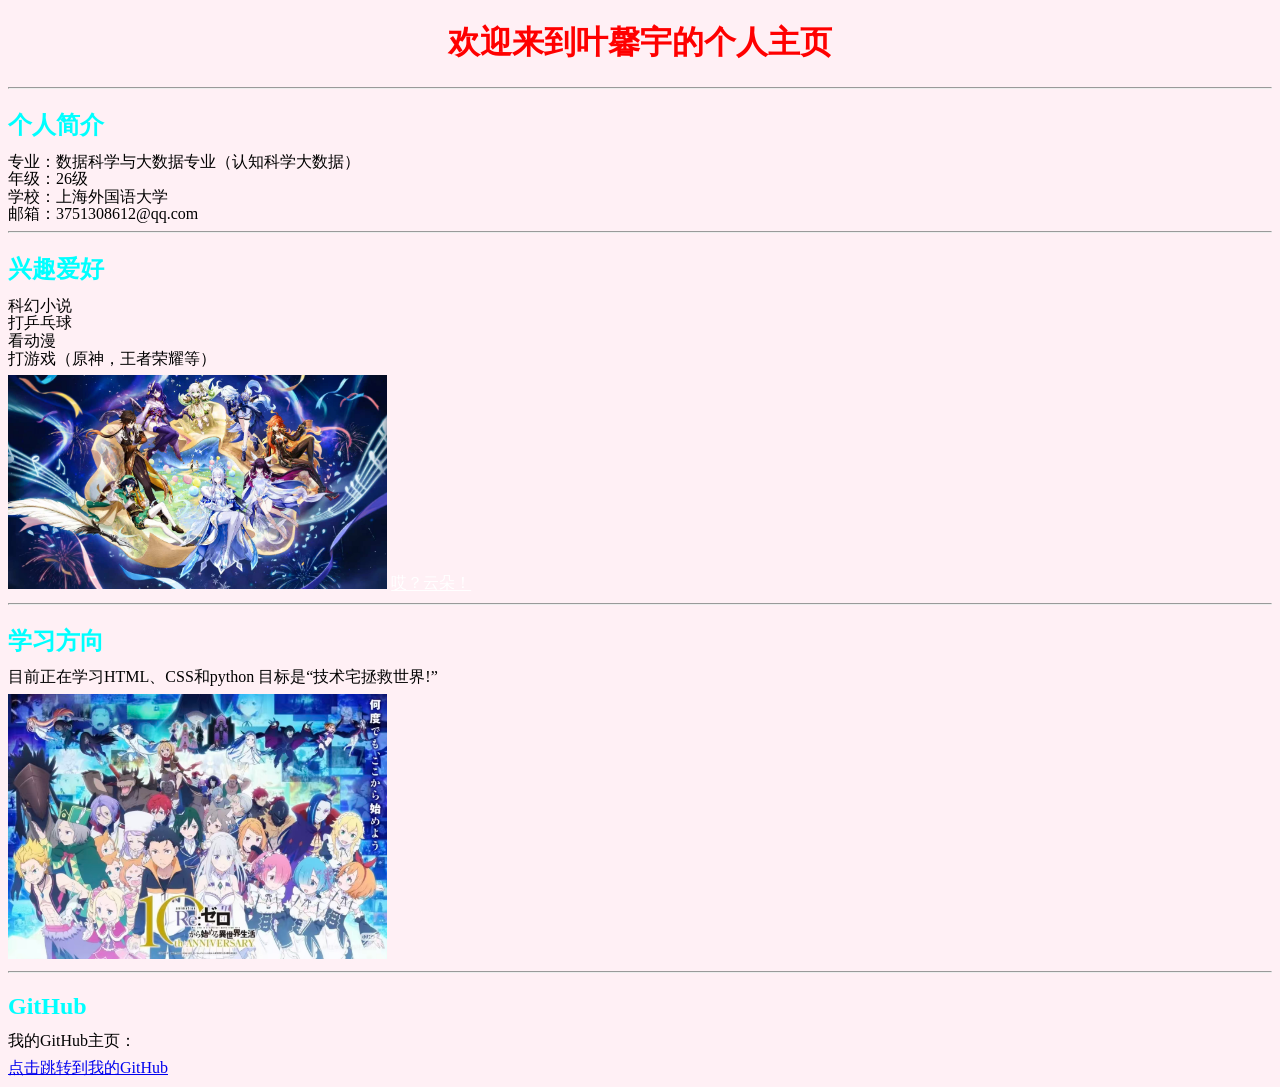
==== index.html @ 6cf2ef24 "Add files via upload" ====
<!DOCTYPE html>
<html>
<head>
    <meta charset="UTF-8">
    <title>叶馨宇的个人主页</title>
    <style>
    h1 {font-family: "NSimSun", "新宋体", serif;
         color:red;
        text-align: center;}
    h2 {font-family: "KaiTi", "楷体", serif;
        color:aqua;}
    p{font-family: "KaiTi", "楷体", serif;
        color:black;
        line-height: 0.1 ;}
         body {background-color: #FFF0F5; }
    </style>
</head>
<body>

    <h1>欢迎来到叶馨宇的个人主页</h1>
    <hr>

    <h2>个人简介</h2>
    <p>专业：数据科学与大数据专业（认知科学大数据）</p>
    <p>年级：26级</p>
    <p>学校：上海外国语大学</p>
    <p>邮箱：3751308612@qq.com</p>
    <hr>

    <h2>兴趣爱好</h2>
    <p>科幻小说</p>
    <p>打乒乓球</p>
    <p>看动漫</p>
    <p>打游戏（原神，王者荣耀等）</p>
    <img src="原神六周年.jpg" width="30%">
    <a  href="https://ys.mihoyo.com/cloud/#/" target="_blank"style="color: white;">哎？云朵！

    </a>
    <hr>

    <h2>学习方向</h2>
    <p>目前正在学习HTML、CSS和python 目标是“技术宅拯救世界!”</p>
    <img src="re0第三季.jpg" width="30%">
    <hr>

    <h2>GitHub</h2>
    <p>我的GitHub主页：</p>
    <a href="https://github.com/vicissitude486/first_web_project" target="_blank">点击跳转到我的GitHub</a>

</body>
</html>
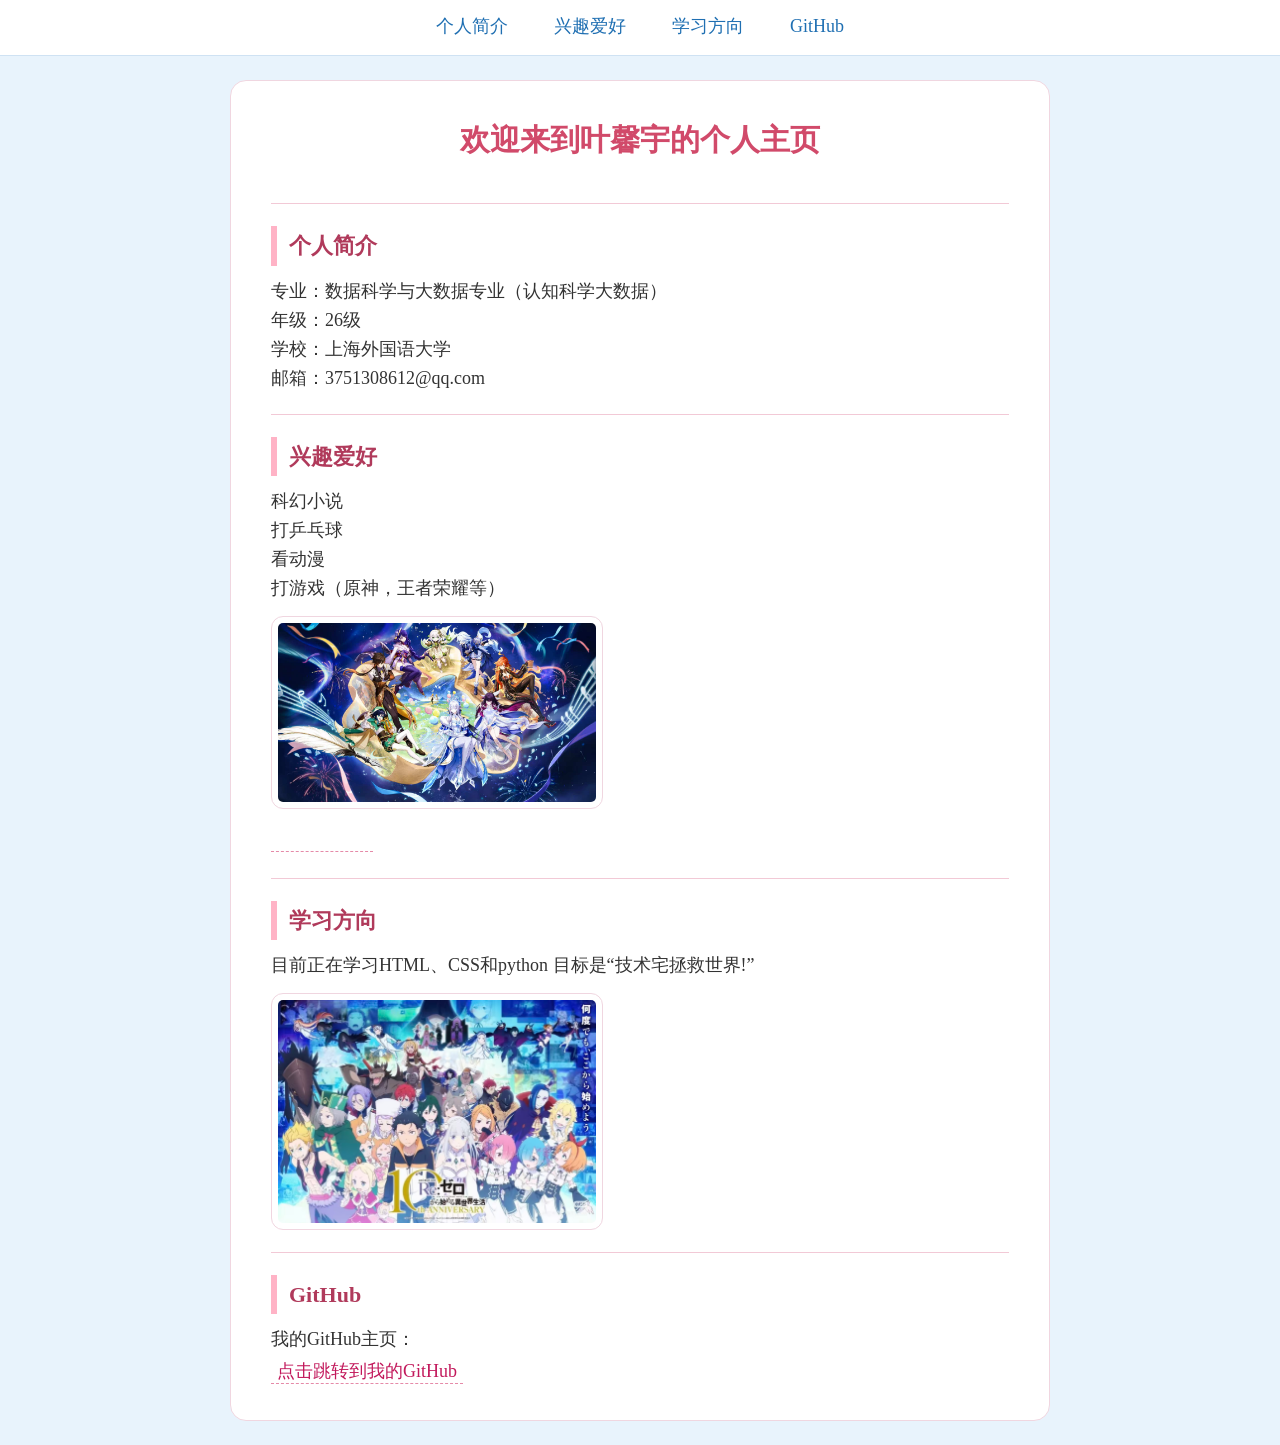
==== commit 154c712b: "Add files via upload" ====
--- a/index.html
+++ b/index.html
@@ -1,51 +1,47 @@
 <!DOCTYPE html>
-<html>
+<html lang="zh-CN">
 <head>
     <meta charset="UTF-8">
+    <meta name="viewport" content="width=device-width, initial-scale=1">
     <title>叶馨宇的个人主页</title>
-    <style>
-    h1 {font-family: "NSimSun", "新宋体", serif;
-         color:red;
-        text-align: center;}
-    h2 {font-family: "KaiTi", "楷体", serif;
-        color:aqua;}
-    p{font-family: "KaiTi", "楷体", serif;
-        color:black;
-        line-height: 0.1 ;}
-         body {background-color: #FFF0F5; }
-    </style>
+    <link rel="stylesheet" type="text/css" href="style.css">
 </head>
 <body>
+
+    <nav class="nav">
+        <a href="#about">个人简介</a>
+        <a href="#hobby">兴趣爱好</a>
+        <a href="#study">学习方向</a>
+        <a href="#github">GitHub</a>
+    </nav>
 
     <h1>欢迎来到叶馨宇的个人主页</h1>
     <hr>
 
-    <h2>个人简介</h2>
+    <h2 id="about">个人简介</h2>
     <p>专业：数据科学与大数据专业（认知科学大数据）</p>
     <p>年级：26级</p>
     <p>学校：上海外国语大学</p>
     <p>邮箱：3751308612@qq.com</p>
     <hr>
 
-    <h2>兴趣爱好</h2>
+    <h2 id="hobby">兴趣爱好</h2>
     <p>科幻小说</p>
     <p>打乒乓球</p>
     <p>看动漫</p>
     <p>打游戏（原神，王者荣耀等）</p>
     <img src="原神六周年.jpg" width="30%">
-    <a  href="https://ys.mihoyo.com/cloud/#/" target="_blank"style="color: white;">哎？云朵！
-
-    </a>
+    <a href="https://ys.mihoyo.com/cloud/#/" target="_blank" style="color: white;">哎？云朵！</a>
     <hr>
 
-    <h2>学习方向</h2>
+    <h2 id="study">学习方向</h2>
     <p>目前正在学习HTML、CSS和python 目标是“技术宅拯救世界!”</p>
     <img src="re0第三季.jpg" width="30%">
     <hr>
 
-    <h2>GitHub</h2>
+    <h2 id="github">GitHub</h2>
     <p>我的GitHub主页：</p>
     <a href="https://github.com/vicissitude486/first_web_project" target="_blank">点击跳转到我的GitHub</a>
 
 </body>
-</html>+</html>
--- a/style.css
+++ b/style.css
@@ -0,0 +1,119 @@
+
+*{box-sizing: border-box;}
+html {
+    background-color: #E8F3FC;
+    scroll-padding-top: 76px;   
+}
+
+.nav {
+    position: fixed;
+    top: 0;
+    left: 0;
+    right: 0;
+    height: 56px;
+
+    display: flex;              
+    align-items: center;        
+    justify-content: center;    
+    gap: 30px;                  
+
+    background-color: #ffffff;
+    border-bottom: 1px solid #cfe2f3;
+}
+
+.nav a {
+    color: #1f6fb2;
+    text-decoration: none;
+    padding: 4px 8px;                        
+    border-bottom: 2px solid transparent;    
+}
+
+.nav a:hover {
+    background-color: transparent;           
+    border-bottom-color: #1f6fb2;
+}
+
+body {max-width: 820px;
+    margin: 80px auto 24px;     
+    padding: 32px 40px;
+    background-color: #ffffff;
+    border: 1px solid #f0d6e0;
+    border-radius: 16px;
+
+    font-family: "KaiTi", "楷体", serif;
+    font-size: 18px;
+    line-height: 1.8;
+    color: #333333;}
+
+h1 {
+    margin: 0 0 18px;         
+    padding-bottom: 14px;     
+    font-family: "NSimSun", "新宋体", serif;
+    font-size: 30px;
+    color: #d14a6a;            
+    text-align: center;
+}
+
+
+h2 {
+    margin: 0 0 12px;          
+    padding-left: 12px;        
+    border-left: 6px solid #ffb3c6;   
+    font-family: "KaiTi", "楷体", serif;
+    font-size: 22px;
+    color: #b03a5b;           
+}
+
+p {
+    margin: 0 0 2px;
+    line-height: 1.5;
+    color: #333333;
+}
+
+hr {
+    height: 0;
+    margin: 22px 0;
+    border: 0;
+    border-top: 1px solid #f2c9d6;
+}
+
+img {
+    display: block;
+    width: 45%;
+    margin: 14px 0;
+    padding: 6px;
+    background-color: #ffffff;
+    border: 1px solid #f0d6e0;
+    border-radius: 12px;
+}
+
+a {
+    color: #c2185b;
+    text-decoration: none;
+    padding: 2px 6px;
+    border-bottom: 1px dashed #e58aa8;
+}
+
+a:hover {
+    background-color: #ffe4ec;
+    border-bottom-color: #c2185b;
+}
+
+
+@media (max-width: 600px) {
+    body {
+        margin: 64px 0 0;     
+        padding: 20px;
+        border-radius: 0;
+    }
+    .nav {
+        gap: 14px;             
+    }
+    .nav a {
+        font-size: 16px;
+        padding: 4px 4px;
+    }
+    img {
+        width: 100%;
+    }
+}
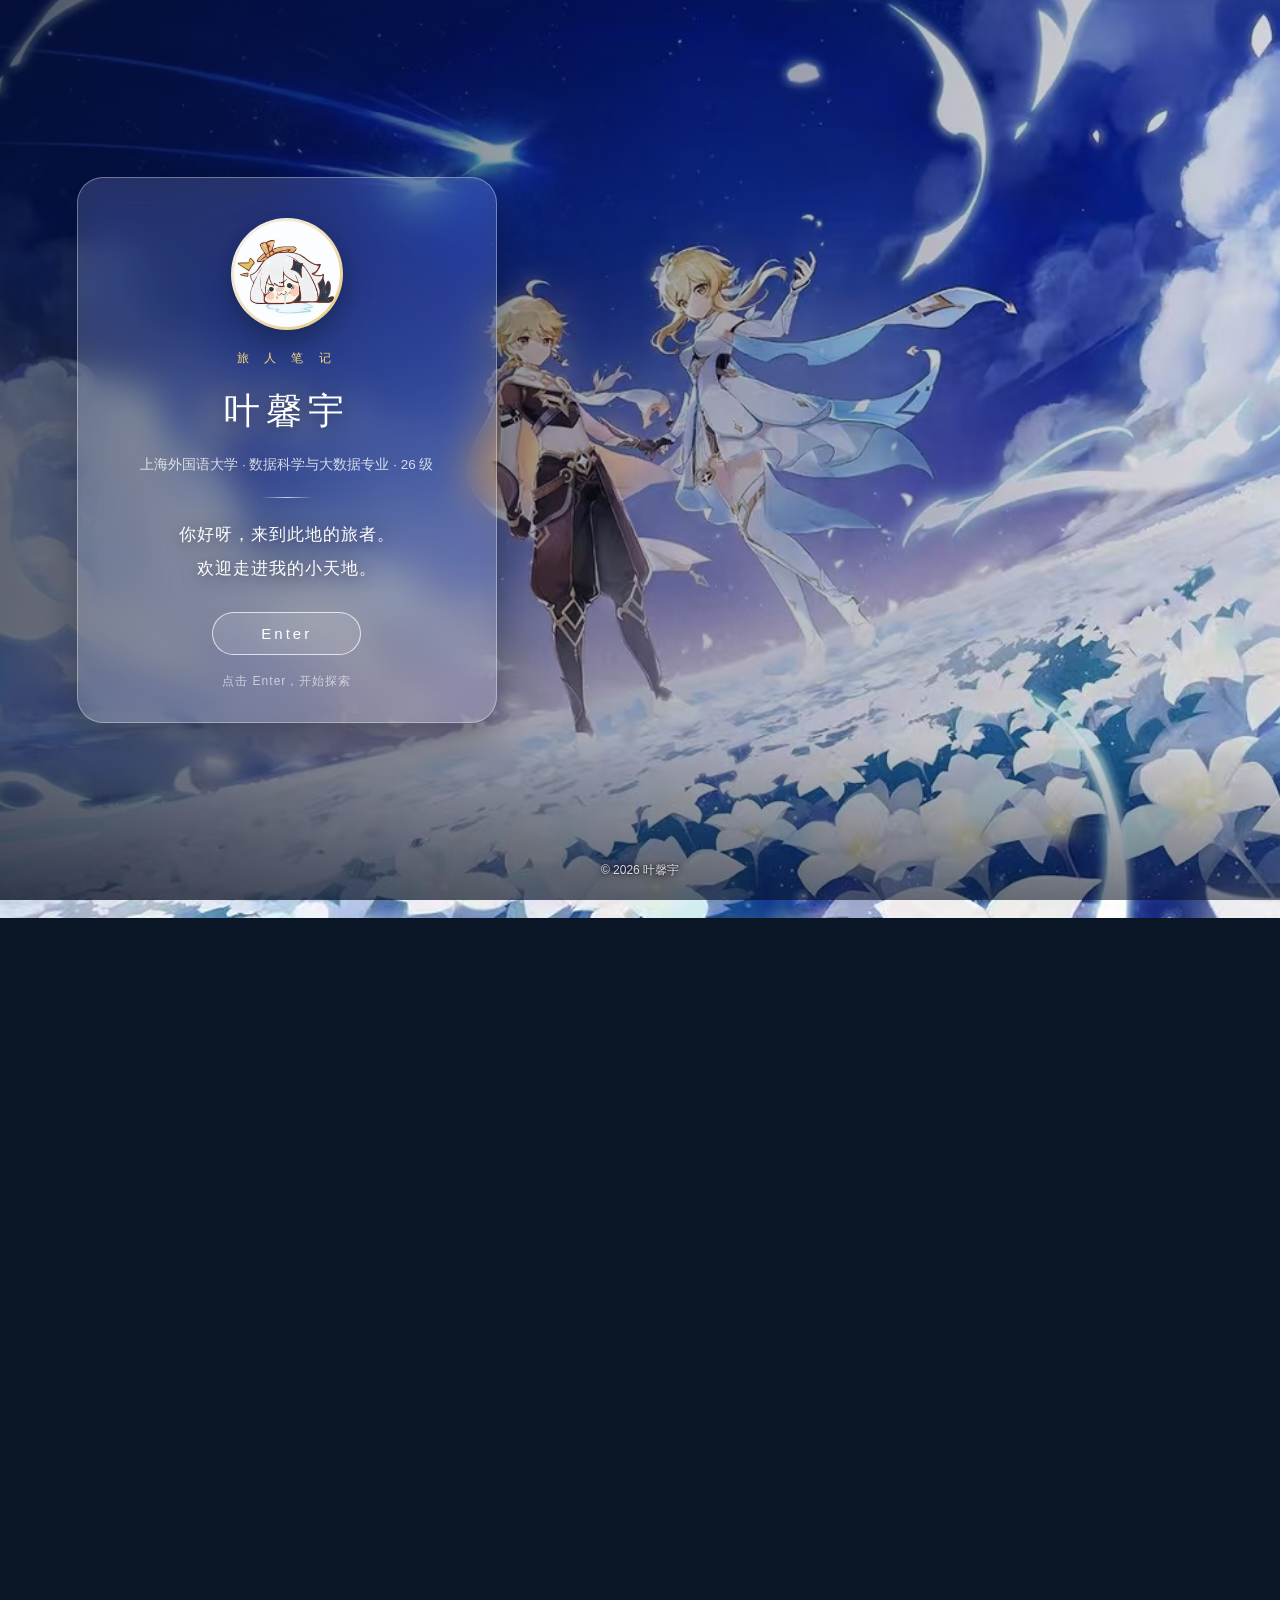
==== commit c68471eb: "Add files via upload" ====
--- a/index.html
+++ b/index.html
@@ -3,45 +3,176 @@
 <head>
     <meta charset="UTF-8">
     <meta name="viewport" content="width=device-width, initial-scale=1">
+    <meta name="description" content="叶馨宇的个人主页 —— 上海外国语大学 数据科学与大数据专业">
     <title>叶馨宇的个人主页</title>
     <link rel="stylesheet" type="text/css" href="style.css">
 </head>
-<body>
+<body class="is-locked">
 
-    <nav class="nav">
-        <a href="#about">个人简介</a>
-        <a href="#hobby">兴趣爱好</a>
-        <a href="#study">学习方向</a>
-        <a href="#github">GitHub</a>
-    </nav>
+    <!-- 背景音乐：点 Enter 进入主页后淡入播放，右上角音符按钮可随时关闭
+         loop = 循环播放；preload = 提前缓冲，避免点 Enter 后等待 -->
+    <audio id="bgm" src="bgm.mp3" loop preload="auto"></audio>
 
-    <h1>欢迎来到叶馨宇的个人主页</h1>
-    <hr>
+    <!-- 音乐没能响起来时的提示条：点一下就能开始播放，
+         同时把"卡在哪一步"（被浏览器拦了 / 文件加载不到）直接写在脸上 -->
+    <div class="music-tip" id="musicTip" hidden>
+        <span id="musicTipText">背景音乐没有自动播放，点这里开始</span>
+        <button class="music-tip-btn" id="musicTipBtn" type="button">播放</button>
+    </div>
 
-    <h2 id="about">个人简介</h2>
-    <p>专业：数据科学与大数据专业（认知科学大数据）</p>
-    <p>年级：26级</p>
-    <p>学校：上海外国语大学</p>
-    <p>邮箱：3751308612@qq.com</p>
-    <hr>
+    <!-- ============================================================
+         第一部分：封面页（背景 足迹pv.jpg，头像 派蒙流口水.jpg）
+         ============================================================ -->
+    <section class="cover" id="cover">
+        <div class="cover-bg"></div>
+        <div class="cover-veil"></div>
 
-    <h2 id="hobby">兴趣爱好</h2>
-    <p>科幻小说</p>
-    <p>打乒乓球</p>
-    <p>看动漫</p>
-    <p>打游戏（原神，王者荣耀等）</p>
-    <img src="原神六周年.jpg" width="30%">
-    <a href="https://ys.mihoyo.com/cloud/#/" target="_blank" style="color: white;">哎？云朵！</a>
-    <hr>
+        <div class="cover-card">
+            <div class="avatar-wrap">
+                <img class="avatar" src="派蒙流口水.jpg" alt="叶馨宇的头像">
+            </div>
 
-    <h2 id="study">学习方向</h2>
-    <p>目前正在学习HTML、CSS和python 目标是“技术宅拯救世界!”</p>
-    <img src="re0第三季.jpg" width="30%">
-    <hr>
+            <p class="cover-kicker">旅 人 笔 记</p>
+            <h1 class="cover-name">叶馨宇</h1>
+            <p class="cover-sub">上海外国语大学 · 数据科学与大数据专业 · 26 级</p>
 
-    <h2 id="github">GitHub</h2>
-    <p>我的GitHub主页：</p>
-    <a href="https://github.com/vicissitude486/first_web_project" target="_blank">点击跳转到我的GitHub</a>
+            <div class="cover-rule"></div>
 
+            <p class="cover-welcome">
+                你好呀，来到此地的旅者。<br>
+                欢迎走进我的小天地。
+            </p>
+
+            <button class="enter-btn" id="enterBtn" type="button">Enter</button>
+            <p class="cover-hint">点击 Enter，开始探索</p>
+        </div>
+
+        <p class="cover-foot">© 2026 叶馨宇</p>
+    </section>
+
+
+    <!-- ============================================================
+         第二部分：主页正文（背景 月荡海.jpg）
+         ============================================================ -->
+    <div class="site" id="top">
+        <div class="site-bg"></div>
+        <div class="site-veil"></div>
+
+        <!-- 左侧竖排导航（手机端自动变成底部胶囊栏） -->
+        <nav class="side-nav" id="sideNav">
+            <a class="nav-item" href="#about">简介</a>
+            <a class="nav-item" href="#hobby">爱好</a>
+            <a class="nav-item" href="#study">学习</a>
+            <a class="nav-item" href="#github">GitHub</a>
+            <span class="nav-sep"></span>
+            <button class="nav-item nav-btn" id="toCover" type="button">封面</button>
+        </nav>
+
+        <!-- 右上角工具：背景音乐开关 + 主题切换 -->
+        <div class="top-tools">
+            <button class="music-btn" id="musicBtn" type="button"
+                    aria-label="关闭背景音乐" title="关闭背景音乐">
+                <span class="music-icon">♪</span>
+            </button>
+            <button class="theme-btn" id="themeToggle" type="button">夜间</button>
+        </div>
+
+        <button class="back-top" id="backTop" type="button" title="回到顶部">↑</button>
+
+        <main class="site-inner">
+            <div class="content">
+
+                <!-- 开篇 -->
+                <section class="hero">
+                    <p class="hero-kicker">旅 人 笔 记</p>
+                    <h1 class="hero-title">你好呀，来到此地的旅者</h1>
+                    <p class="hero-lead">
+                        我是叶馨宇，上海外国语大学数据科学与大数据专业 26 级。<br>
+                        这里放着我的一点日常、一点兴趣，和正在学着的东西。
+                    </p>
+                </section>
+
+                <!-- 个人简介 -->
+                <section class="card" id="about">
+                    <h2>个人简介</h2>
+                    <ul class="info-list">
+                        <li>
+                            <span class="info-label">专业</span>
+                            <span class="info-value">数据科学与大数据专业</span>
+                        </li>
+                        <li>
+                            <span class="info-label">年级</span>
+                            <span class="info-value">26 级</span>
+                        </li>
+                        <li>
+                            <span class="info-label">学校</span>
+                            <span class="info-value">上海外国语大学</span>
+                        </li>
+                        <li>
+                            <span class="info-label">邮箱</span>
+                            <a class="info-value info-link" href="mailto:3751308612@qq.com">3751308612@qq.com</a>
+                        </li>
+                    </ul>
+                </section>
+
+                <!-- 兴趣爱好 -->
+                <section class="card" id="hobby">
+                    <h2>兴趣爱好</h2>
+                    <div class="row">
+                        <div class="col-text">
+                            <ul class="tag-list">
+                                <li>科幻小说</li>
+                                <li>打乒乓球</li>
+                                <li>看动漫</li>
+                                <li>打游戏（原神、王者荣耀等）</li>
+                            </ul>
+                            <p class="body-text">
+                                喜欢在科幻小说里找一个比现实更大的世界，也喜欢在球台上把脑子清空。
+                            </p>
+                        </div>
+                        <figure class="col-media">
+                            <img src="原神六周年.jpg" alt="原神六周年官方宣传插画">
+                            <figcaption>
+                                原神六周年 ·
+                                <a class="cloud-link" href="https://ys.mihoyo.com/cloud/#/" target="_blank" rel="noopener">哎？云朵！</a>
+                            </figcaption>
+                        </figure>
+                    </div>
+                </section>
+
+                <!-- 学习方向 -->
+                <section class="card" id="study">
+                    <h2>学习方向</h2>
+                    <div class="row">
+                        <div class="col-text">
+                            <p class="body-text">
+                                目前正在学习 HTML、CSS 和 Python，目标是把脑子里的想法真正做成能打开的东西。
+                            </p>
+                            <p class="quote">“技术宅拯救世界！”</p>
+                        </div>
+                        <figure class="col-media">
+                            <img src="re0第三季.jpg" alt="Re:从零开始的异世界生活 第三季 宣传图">
+                            <figcaption>Re:从零开始的异世界生活 第三季</figcaption>
+                        </figure>
+                    </div>
+                </section>
+
+                <!-- GitHub -->
+                <section class="card" id="github">
+                    <h2>GitHub</h2>
+                    <p class="body-text">我的代码都放在这里，欢迎来看看。</p>
+                    <a class="btn" href="https://github.com/vicissitude486/first_web_project" target="_blank" rel="noopener">前往我的 GitHub</a>
+                </section>
+
+                <footer class="footer">
+                    <p>© 2026 叶馨宇 · 上海外国语大学</p>
+                    <p><a href="mailto:3751308612@qq.com">3751308612@qq.com</a></p>
+                </footer>
+
+            </div>
+        </main>
+    </div>
+
+    <script src="js/main.js"></script>
 </body>
 </html>
--- a/style.css
+++ b/style.css
@@ -1,119 +1,1032 @@
-
-*{box-sizing: border-box;}
+/* ==========================================================
+   叶馨宇的个人主页 —— style.css
+   版本二：旅人封面版
+   第一部分 封面 → 足迹pv.jpg 背景 + 派蒙头像 + Enter
+   第二部分 主页 → 月荡海.jpg 背景 + 左侧竖排导航
+
+   配色全部走 CSS 变量，切主题只改变量
+   ========================================================== */
+
+:root {
+    /* 遮罩层：压在背景图上，保证白字看得清
+       宽屏用横向渐变（左深右浅，把画面主体让出来）
+       窄屏用纵向渐变（卡片居中，上下压暗） */
+    --veil-cover-x: linear-gradient(100deg,
+            rgba(6, 14, 34, 0.66) 0%,
+            rgba(6, 14, 34, 0.34) 46%,
+            rgba(6, 14, 34, 0.08) 100%);
+    --veil-cover-y: linear-gradient(180deg,
+            rgba(8, 18, 40, 0.34) 0%,
+            rgba(8, 18, 40, 0.22) 45%,
+            rgba(6, 12, 30, 0.62) 100%);
+    --veil-site: linear-gradient(180deg,
+            rgba(6, 14, 32, 0.20) 0%,
+            rgba(6, 14, 32, 0.46) 100%);
+
+    /* 毛玻璃 */
+    --glass: rgba(255, 255, 255, 0.14);
+    --glass-2: rgba(255, 255, 255, 0.24);
+    --glass-hover: rgba(255, 255, 255, 0.34);
+    /* 底部导航栏要更"实"一点，不然下层文字会透出来看着乱 */
+    --dock-bg: rgba(14, 30, 54, 0.68);
+    --brd: rgba(255, 255, 255, 0.34);
+    --brd-soft: rgba(255, 255, 255, 0.18);
+
+    /* 文字 */
+    --text: #ffffff;
+    --dim: rgba(255, 255, 255, 0.78);
+
+    /* 点缀色 */
+    --accent: #ffd979;
+    --accent-deep: #1b3a5c;
+
+    --shadow: 0 14px 44px rgba(4, 10, 26, 0.38);
+
+    --font-title: "KaiTi", "楷体", "STKaiti", serif;
+    --font-body: "Microsoft YaHei", "微软雅黑", "PingFang SC", sans-serif;
+}
+
+[data-theme="dark"] {
+    --veil-cover-x: linear-gradient(100deg,
+            rgba(2, 6, 16, 0.84) 0%,
+            rgba(2, 6, 16, 0.62) 46%,
+            rgba(2, 6, 16, 0.38) 100%);
+    --veil-cover-y: linear-gradient(180deg,
+            rgba(2, 6, 16, 0.62) 0%,
+            rgba(2, 6, 16, 0.58) 45%,
+            rgba(1, 4, 12, 0.86) 100%);
+    --veil-site: linear-gradient(180deg,
+            rgba(2, 6, 16, 0.58) 0%,
+            rgba(1, 4, 12, 0.80) 100%);
+
+    --glass: rgba(14, 26, 46, 0.50);
+    --glass-2: rgba(28, 46, 74, 0.62);
+    --glass-hover: rgba(40, 62, 96, 0.72);
+    --dock-bg: rgba(8, 18, 34, 0.84);
+    --brd: rgba(150, 196, 255, 0.26);
+    --brd-soft: rgba(150, 196, 255, 0.14);
+
+    --text: #eef4ff;
+    --dim: rgba(206, 224, 246, 0.74);
+
+    --accent: #ffdd8f;
+    --accent-deep: #0a1526;
+
+    --shadow: 0 14px 44px rgba(0, 0, 0, 0.60);
+}
+
+
+* {
+    box-sizing: border-box;
+}
+
 html {
-    background-color: #E8F3FC;
-    scroll-padding-top: 76px;   
-}
-
-.nav {
+    scroll-padding-top: 24px;
+    scroll-behavior: smooth;
+    background-color: #0a1526;
+}
+
+body {
+    margin: 0;
+    font-family: var(--font-body);
+    font-size: 15.5px;
+    line-height: 1.8;
+    color: var(--text);
+    transition: color 0.3s ease;
+}
+
+body.is-locked {
+    overflow: hidden;
+}
+
+img {
+    max-width: 100%;
+}
+
+
+/* ==========================================================
+   第一部分：封面
+   ========================================================== */
+
+.cover {
     position: fixed;
-    top: 0;
+    inset: 0;
+    z-index: 100;
+
+    display: flex;
+    align-items: center;
+    justify-content: flex-start;
+    padding-left: clamp(24px, 6vw, 120px);
+
+    transition: opacity 0.7s ease, visibility 0.7s ease;
+}
+
+.cover-bg {
+    position: absolute;
+    inset: 0;
+    background: url("足迹pv.jpg") center / cover no-repeat;
+    transform: scale(1.04);
+    transition: transform 1.6s ease;
+}
+
+.cover-veil {
+    position: absolute;
+    inset: 0;
+    background:
+        linear-gradient(0deg, rgba(6, 14, 34, 0.5) 0%, rgba(6, 14, 34, 0) 18%),
+        var(--veil-cover-x);
+    transition: background 0.4s ease;
+}
+
+.cover-card {
+    position: relative;
+    z-index: 2;
+
+    width: min(420px, 86vw);
+    padding: 40px 36px 30px;
+    text-align: center;
+
+    background: var(--glass);
+    border: 1px solid var(--brd);
+    border-radius: 26px;
+    backdrop-filter: blur(18px) saturate(140%);
+    -webkit-backdrop-filter: blur(18px) saturate(140%);
+    box-shadow: var(--shadow);
+
+    animation: cardIn 1s cubic-bezier(0.2, 0.8, 0.2, 1) both;
+    transition: opacity 0.6s ease, transform 0.6s ease;
+}
+
+@keyframes cardIn {
+    from {
+        opacity: 0;
+        transform: translateY(26px);
+    }
+    to {
+        opacity: 1;
+        transform: translateY(0);
+    }
+}
+
+/* 头像：外圈一圈浅金渐变描边 */
+.avatar-wrap {
+    width: 112px;
+    height: 112px;
+    margin: 0 auto 18px;
+    padding: 3px;
+    border-radius: 50%;
+    background: linear-gradient(135deg, rgba(255, 255, 255, 0.95), rgba(255, 217, 121, 0.9));
+    box-shadow: 0 10px 28px rgba(3, 10, 26, 0.4);
+}
+
+.avatar {
+    display: block;
+    width: 100%;
+    height: 100%;
+    border-radius: 50%;
+    object-fit: cover;
+    background-color: #ffffff;
+}
+
+.cover-kicker {
+    margin: 0 0 10px;
+    font-size: 12px;
+    letter-spacing: 6px;
+    color: var(--accent);
+}
+
+.cover-name {
+    margin: 0 0 10px;
+    font-family: var(--font-title);
+    font-size: 36px;
+    font-weight: 400;
+    letter-spacing: 6px;
+    color: #ffffff;
+    text-shadow: 0 2px 20px rgba(3, 10, 26, 0.55);
+}
+
+.cover-sub {
+    margin: 0;
+    font-size: 13.5px;
+    line-height: 1.7;
+    color: var(--dim);
+    /* 换行时两行长度尽量均衡，避免只剩一个"级"字掉到下一行 */
+    text-wrap: balance;
+}
+
+.cover-rule {
+    width: 52px;
+    height: 1px;
+    margin: 20px auto;
+    background: linear-gradient(90deg, transparent, rgba(255, 255, 255, 0.75), transparent);
+}
+
+.cover-welcome {
+    margin: 0 0 26px;
+    font-family: var(--font-title);
+    font-size: 17px;
+    line-height: 2;
+    letter-spacing: 1px;
+    color: #ffffff;
+    text-shadow: 0 2px 16px rgba(3, 10, 26, 0.5);
+}
+
+.enter-btn {
+    padding: 12px 48px;
+    border: 1px solid rgba(255, 255, 255, 0.72);
+    border-radius: 999px;
+    background: rgba(255, 255, 255, 0.10);
+
+    font-family: var(--font-body);
+    font-size: 15px;
+    letter-spacing: 3px;
+    color: #ffffff;
+    cursor: pointer;
+
+    transition: background-color 0.3s ease, color 0.3s ease,
+                box-shadow 0.3s ease, transform 0.3s ease;
+}
+
+/* 悬停：填成白底深字，和参考视频里的效果一致 */
+.enter-btn:hover,
+.enter-btn:focus-visible {
+    background: #ffffff;
+    color: var(--accent-deep);
+    box-shadow: 0 0 0 7px rgba(255, 255, 255, 0.16), 0 12px 30px rgba(255, 255, 255, 0.22);
+    transform: translateY(-2px);
+    outline: none;
+}
+
+.enter-btn:active {
+    transform: translateY(0);
+}
+
+.cover-hint {
+    margin: 16px 0 0;
+    font-size: 12px;
+    letter-spacing: 1px;
+    color: rgba(255, 255, 255, 0.62);
+}
+
+.cover-foot {
+    position: absolute;
     left: 0;
     right: 0;
-    height: 56px;
-
-    display: flex;              
-    align-items: center;        
-    justify-content: center;    
-    gap: 30px;                  
-
-    background-color: #ffffff;
-    border-bottom: 1px solid #cfe2f3;
-}
-
-.nav a {
-    color: #1f6fb2;
+    bottom: 18px;
+    z-index: 2;
+    margin: 0;
+    text-align: center;
+    font-size: 12px;
+    color: rgba(255, 255, 255, 0.82);
+    text-shadow: 0 1px 10px rgba(3, 10, 26, 0.9), 0 0 3px rgba(3, 10, 26, 0.8);
+}
+
+/* --- 点了 Enter 之后：封面淡出、背景轻微放大 --- */
+body.is-entered .cover {
+    opacity: 0;
+    visibility: hidden;
+    pointer-events: none;
+}
+
+body.is-entered .cover-bg {
+    transform: scale(1.14);
+}
+
+body.is-entered .cover-card {
+    opacity: 0;
+    transform: translateY(-28px) scale(0.97);
+}
+
+
+/* ==========================================================
+   第二部分：主页
+   ========================================================== */
+
+.site {
+    position: relative;
+    opacity: 0;
+    transition: opacity 0.9s ease 0.25s;
+}
+
+body.is-entered .site {
+    opacity: 1;
+}
+
+.site-bg {
+    position: fixed;
+    inset: 0;
+    z-index: 0;
+    background: url("月荡海.jpg") center / cover no-repeat;
+    transform: scale(1.03);
+}
+
+.site-veil {
+    position: fixed;
+    inset: 0;
+    z-index: 0;
+    background: var(--veil-site);
+    transition: background 0.4s ease;
+}
+
+.site-inner {
+    position: relative;
+    z-index: 1;
+    padding-left: 176px;
+}
+
+.content {
+    max-width: 800px;
+    margin: 0 auto;
+    padding: 0 28px;
+}
+
+
+/* ---------- 左侧竖排导航 ---------- */
+
+.side-nav {
+    position: fixed;
+    left: 26px;
+    top: 50%;
+    z-index: 20;
+    transform: translateY(-50%);
+
+    display: flex;
+    flex-direction: column;
+    gap: 8px;
+    padding: 14px 12px;
+
+    background: var(--glass);
+    border: 1px solid var(--brd);
+    border-radius: 22px;
+    backdrop-filter: blur(16px) saturate(140%);
+    -webkit-backdrop-filter: blur(16px) saturate(140%);
+    box-shadow: var(--shadow);
+
+    transition: background-color 0.3s ease, border-color 0.3s ease;
+}
+
+.nav-item {
+    display: block;
+    padding: 9px 16px;
+
+    background: transparent;
+    border: 0;
+    border-radius: 12px;
+
+    font-family: var(--font-body);
+    font-size: 14px;
+    line-height: 1.5;
+    color: var(--dim);
+    text-align: center;
     text-decoration: none;
-    padding: 4px 8px;                        
-    border-bottom: 2px solid transparent;    
-}
-
-.nav a:hover {
-    background-color: transparent;           
-    border-bottom-color: #1f6fb2;
-}
-
-body {max-width: 820px;
-    margin: 80px auto 24px;     
-    padding: 32px 40px;
-    background-color: #ffffff;
-    border: 1px solid #f0d6e0;
-    border-radius: 16px;
-
-    font-family: "KaiTi", "楷体", serif;
+    white-space: nowrap;
+    cursor: pointer;
+
+    transition: background-color 0.22s ease, color 0.22s ease;
+}
+
+.nav-item:hover {
+    background: var(--glass-2);
+    color: var(--text);
+}
+
+.nav-item.active {
+    background: var(--glass-2);
+    color: var(--accent);
+}
+
+.nav-sep {
+    display: block;
+    height: 1px;
+    margin: 4px 10px;
+    background: var(--brd-soft);
+}
+
+
+/* ---------- 右上角工具条：音乐开关 + 主题切换 ---------- */
+
+/* 两个按钮统一由这个容器定位，避免各自写死 right 值互相打架 */
+.top-tools {
+    position: fixed;
+    top: 22px;
+    right: 24px;
+    z-index: 20;
+
+    display: flex;
+    align-items: center;
+    gap: 10px;
+}
+
+.theme-btn {
+    padding: 6px 16px;
+    border: 1px solid var(--brd);
+    border-radius: 999px;
+    background: var(--glass);
+    backdrop-filter: blur(14px);
+    -webkit-backdrop-filter: blur(14px);
+
+    font-family: var(--font-body);
+    font-size: 13px;
+    color: var(--text);
+    cursor: pointer;
+
+    transition: background-color 0.25s ease, border-color 0.25s ease;
+}
+
+.theme-btn:hover {
+    background: var(--glass-hover);
+}
+
+
+/* 背景音乐开关：圆形 + 音符，播放时轻轻脉动，关闭时划一道斜杠 */
+.music-btn {
+    position: relative;
+    display: flex;
+    align-items: center;
+    justify-content: center;
+    width: 34px;
+    height: 34px;
+    padding: 0;
+
+    border: 1px solid var(--brd);
+    border-radius: 50%;
+    background: var(--glass);
+    backdrop-filter: blur(14px);
+    -webkit-backdrop-filter: blur(14px);
+
+    font-family: var(--font-body);
+    font-size: 17px;
+    line-height: 1;
+    color: var(--accent);
+    cursor: pointer;
+
+    transition: background-color 0.25s ease, color 0.25s ease;
+}
+
+.music-btn:hover {
+    background: var(--glass-hover);
+}
+
+/* 播放中：音符轻微呼吸，暗示"正在响" */
+.music-btn .music-icon {
+    display: inline-block;
+    animation: musicBreath 2.2s ease-in-out infinite;
+}
+
+@keyframes musicBreath {
+    0%, 100% {
+        transform: scale(1);
+        opacity: 1;
+    }
+    50% {
+        transform: scale(1.16);
+        opacity: 0.7;
+    }
+}
+
+/* 关闭状态：变灰、停止脉动，并压一条斜杠 */
+.music-btn.paused {
+    color: var(--dim);
+}
+
+.music-btn.paused .music-icon {
+    animation: none;
+}
+
+.music-btn.paused::after {
+    content: "";
+    position: absolute;
+    left: 50%;
+    top: 50%;
+    width: 21px;
+    height: 1.5px;
+    border-radius: 2px;
+    background: currentColor;
+    transform: translate(-50%, -50%) rotate(-45deg);
+}
+
+
+/* 音乐没能自动播放时的提示条：只在出问题时才出现 */
+.music-tip {
+    position: fixed;
+    left: 50%;
+    bottom: 44px;
+    transform: translateX(-50%);
+    z-index: 30;
+
+    display: flex;
+    align-items: center;
+    gap: 12px;
+    padding: 10px 12px 10px 18px;
+
+    border: 1px solid var(--brd);
+    border-radius: 999px;
+    background: rgba(10, 22, 40, 0.9);
+    backdrop-filter: blur(14px);
+    -webkit-backdrop-filter: blur(14px);
+    box-shadow: var(--shadow);
+
+    font-family: var(--font-body);
+    font-size: 13px;
+    color: #ffffff;
+}
+
+.music-tip[hidden] {
+    display: none;
+}
+
+.music-tip-btn {
+    flex: 0 0 auto;
+    padding: 5px 15px;
+    border: 0;
+    border-radius: 999px;
+    background: var(--accent);
+
+    font-family: inherit;
+    font-size: 13px;
+    color: var(--accent-deep);
+    cursor: pointer;
+}
+
+.back-top {
+    position: fixed;
+    right: 24px;
+    bottom: 26px;
+    z-index: 20;
+
+    display: flex;
+    align-items: center;
+    justify-content: center;
+    width: 46px;
+    height: 46px;
+
+    background: var(--glass);
+    border: 1px solid var(--brd);
+    border-radius: 50%;
+    backdrop-filter: blur(14px);
+    -webkit-backdrop-filter: blur(14px);
+    box-shadow: var(--shadow);
+
+    font-family: var(--font-body);
     font-size: 18px;
-    line-height: 1.8;
-    color: #333333;}
-
-h1 {
-    margin: 0 0 18px;         
-    padding-bottom: 14px;     
-    font-family: "NSimSun", "新宋体", serif;
-    font-size: 30px;
-    color: #d14a6a;            
+    color: var(--text);
+    cursor: pointer;
+
+    opacity: 0;
+    visibility: hidden;
+    transition: opacity 0.25s ease, visibility 0.25s ease, background-color 0.25s ease;
+}
+
+.back-top.show {
+    opacity: 1;
+    visibility: visible;
+}
+
+.back-top:hover {
+    background: var(--glass-hover);
+}
+
+
+/* ---------- 开篇 ---------- */
+
+.hero {
+    padding: 96px 0 34px;
+}
+
+.hero-kicker {
+    margin: 0 0 12px;
+    font-size: 12px;
+    letter-spacing: 6px;
+    color: var(--accent);
+}
+
+.hero-title {
+    margin: 0 0 16px;
+    font-family: var(--font-title);
+    font-size: 34px;
+    font-weight: 400;
+    letter-spacing: 3px;
+    color: #ffffff;
+    text-shadow: 0 2px 20px rgba(3, 10, 26, 0.6);
+}
+
+.hero-lead {
+    margin: 0;
+    font-size: 15px;
+    line-height: 2;
+    color: var(--dim);
+    text-shadow: 0 1px 12px rgba(3, 10, 26, 0.55);
+    /* 避免最后一行只剩一两个字（比如只剩"级。"） */
+    text-wrap: pretty;
+}
+
+
+/* ---------- 毛玻璃卡片 ---------- */
+
+.card {
+    margin-bottom: 26px;
+    padding: 30px 34px;
+
+    background: var(--glass);
+    border: 1px solid var(--brd);
+    border-radius: 20px;
+    backdrop-filter: blur(16px) saturate(140%);
+    -webkit-backdrop-filter: blur(16px) saturate(140%);
+    box-shadow: var(--shadow);
+
+    transition: background-color 0.3s ease, border-color 0.3s ease;
+}
+
+.card h2 {
+    margin: 0 0 18px;
+    padding-left: 12px;
+    border-left: 3px solid var(--accent);
+
+    font-family: var(--font-title);
+    font-size: 22px;
+    font-weight: 400;
+    letter-spacing: 2px;
+    color: var(--text);
+}
+
+.body-text {
+    margin: 0 0 8px;
+    font-size: 15px;
+    line-height: 1.9;
+    color: var(--dim);
+    text-wrap: pretty;
+}
+
+.quote {
+    margin: 16px 0 0;
+    font-family: var(--font-title);
+    font-size: 18px;
+    letter-spacing: 1px;
+    color: var(--accent);
+}
+
+
+/* ---------- 个人简介：2×2 信息格 ---------- */
+
+.info-list {
+    display: grid;
+    grid-template-columns: 1fr 1fr;
+    gap: 12px;
+    margin: 0;
+    padding: 0;
+    list-style: none;
+}
+
+.info-list li {
+    padding: 11px 16px;
+    background: var(--glass-2);
+    border: 1px solid var(--brd-soft);
+    border-radius: 12px;
+    transition: background-color 0.3s ease;
+}
+
+.info-label {
+    display: block;
+    font-size: 12px;
+    letter-spacing: 1px;
+    color: var(--dim);
+}
+
+.info-value {
+    font-size: 15px;
+    color: var(--text);
+}
+
+.info-link {
+    text-decoration: none;
+    border-bottom: 1px dashed var(--brd);
+}
+
+.info-link:hover {
+    color: var(--accent);
+    border-bottom-color: var(--accent);
+}
+
+
+/* ---------- 兴趣爱好：标签 + 图文两栏 ---------- */
+
+.tag-list {
+    display: flex;
+    flex-wrap: wrap;
+    gap: 9px;
+    margin: 0 0 16px;
+    padding: 0;
+    list-style: none;
+}
+
+.tag-list li {
+    padding: 3px 15px;
+    background: var(--glass-2);
+    border: 1px solid var(--brd-soft);
+    border-radius: 999px;
+    font-size: 13.5px;
+    line-height: 1.9;
+    color: var(--text);
+}
+
+.row {
+    display: flex;
+    gap: 28px;
+    align-items: flex-start;
+}
+
+.col-text {
+    flex: 1 1 0;
+    min-width: 0;
+}
+
+.col-media {
+    flex: 0 0 250px;
+    margin: 0;
+}
+
+.col-media img {
+    display: block;
+    width: 100%;
+    height: auto;
+    border-radius: 12px;
+    border: 1px solid var(--brd-soft);
+    box-shadow: 0 6px 20px rgba(3, 10, 26, 0.32);
+}
+
+figcaption {
+    margin-top: 8px;
+    font-size: 12.5px;
+    line-height: 1.6;
+    color: var(--dim);
     text-align: center;
 }
 
-
-h2 {
-    margin: 0 0 12px;          
-    padding-left: 12px;        
-    border-left: 6px solid #ffb3c6;   
-    font-family: "KaiTi", "楷体", serif;
-    font-size: 22px;
-    color: #b03a5b;           
-}
-
-p {
-    margin: 0 0 2px;
-    line-height: 1.5;
-    color: #333333;
-}
-
-hr {
-    height: 0;
-    margin: 22px 0;
-    border: 0;
-    border-top: 1px solid #f2c9d6;
-}
-
-img {
-    display: block;
-    width: 45%;
-    margin: 14px 0;
-    padding: 6px;
-    background-color: #ffffff;
-    border: 1px solid #f0d6e0;
-    border-radius: 12px;
-}
-
-a {
-    color: #c2185b;
+.cloud-link {
+    color: var(--accent);
     text-decoration: none;
-    padding: 2px 6px;
-    border-bottom: 1px dashed #e58aa8;
-}
-
-a:hover {
-    background-color: #ffe4ec;
-    border-bottom-color: #c2185b;
-}
-
-
-@media (max-width: 600px) {
+    border-bottom: 1px dashed rgba(255, 217, 121, 0.7);
+}
+
+.cloud-link:hover {
+    background: rgba(255, 217, 121, 0.14);
+}
+
+
+/* ---------- 按钮 ---------- */
+
+.btn {
+    display: inline-block;
+    margin-top: 12px;
+    padding: 10px 26px;
+
+    background: var(--glass-2);
+    border: 1px solid var(--brd);
+    border-radius: 999px;
+
+    font-size: 14.5px;
+    color: var(--text);
+    text-decoration: none;
+
+    transition: background-color 0.25s ease, color 0.25s ease, transform 0.25s ease;
+}
+
+.btn:hover {
+    background: #ffffff;
+    color: var(--accent-deep);
+    transform: translateY(-2px);
+}
+
+
+/* ---------- 页脚 ---------- */
+
+.footer {
+    padding: 10px 0 46px;
+    text-align: center;
+    font-size: 12.5px;
+    color: var(--dim);
+}
+
+.footer p {
+    margin: 0 0 4px;
+}
+
+.footer a {
+    color: var(--dim);
+    text-decoration: none;
+}
+
+.footer a:hover {
+    color: var(--accent);
+}
+
+
+/* 窄一些的屏幕：卡片放不下左右分栏，改回居中 */
+@media (max-width: 980px) {
+
+    .cover {
+        justify-content: center;
+        padding-left: 0;
+    }
+
+    .cover-veil {
+        background: var(--veil-cover-y);
+    }
+}
+
+
+/* ==========================================================
+   窄屏适配：左侧导航变成底部胶囊栏
+   ========================================================== */
+
+@media (max-width: 880px) {
+
     body {
-        margin: 64px 0 0;     
-        padding: 20px;
-        border-radius: 0;
-    }
-    .nav {
-        gap: 14px;             
-    }
-    .nav a {
+        font-size: 15px;
+    }
+
+    .site-inner {
+        padding-left: 0;
+    }
+
+    .content {
+        padding: 0 16px;
+    }
+
+    /* 导航：竖排 → 底部横排胶囊 */
+    .side-nav {
+        left: 12px;
+        right: 12px;
+        bottom: 14px;
+        top: auto;
+        transform: none;
+
+        flex-direction: row;
+        justify-content: space-around;
+        gap: 2px;
+        padding: 6px;
+        border-radius: 999px;
+
+        background: var(--dock-bg);
+        backdrop-filter: blur(20px) saturate(150%);
+        -webkit-backdrop-filter: blur(20px) saturate(150%);
+    }
+
+    .nav-item {
+        flex: 1;
+        padding: 9px 4px;
+        font-size: 13px;
+    }
+
+    .nav-sep {
+        display: none;
+    }
+
+    .top-tools {
+        top: 14px;
+        right: 14px;
+        gap: 8px;
+    }
+
+    .theme-btn {
+        padding: 5px 13px;
+        font-size: 12.5px;
+    }
+
+    .music-btn {
+        width: 30px;
+        height: 30px;
+        font-size: 15px;
+    }
+
+    .music-tip {
+        left: 12px;
+        right: 12px;
+        bottom: 84px;
+        transform: none;
+        justify-content: space-between;
+        font-size: 12.5px;
+    }
+
+    .back-top {
+        right: 16px;
+        bottom: 92px;
+        width: 42px;
+        height: 42px;
         font-size: 16px;
-        padding: 4px 4px;
-    }
-    img {
+    }
+
+    .hero {
+        padding: 72px 0 26px;
+    }
+
+    .hero-title {
+        font-size: 26px;
+        letter-spacing: 2px;
+    }
+
+    .hero-lead {
+        font-size: 14px;
+        line-height: 1.95;
+    }
+
+    .card {
+        padding: 24px 22px;
+        border-radius: 16px;
+        margin-bottom: 20px;
+    }
+
+    .card h2 {
+        font-size: 20px;
+    }
+
+    /* 简介两列 → 一列 */
+    .info-list {
+        grid-template-columns: 1fr;
+    }
+
+    /* 图文并排 → 上下排列 */
+    .row {
+        flex-direction: column;
+        gap: 18px;
+    }
+
+    .col-media {
+        flex: none;
         width: 100%;
     }
-}
+
+    .footer {
+        padding-bottom: 96px;
+    }
+
+    /* 封面卡片收窄，并且靠下放，给上面的画留出位置 */
+    .cover {
+        align-items: flex-end;
+        padding: 0 0 5vh;
+    }
+
+    .cover-card {
+        padding: 32px 24px 24px;
+        border-radius: 22px;
+    }
+
+    .cover-sub {
+        font-size: 12.5px;
+    }
+
+    .cover-foot {
+        display: none;
+    }
+
+    .avatar-wrap {
+        width: 94px;
+        height: 94px;
+        margin-bottom: 16px;
+    }
+
+    .cover-name {
+        font-size: 30px;
+        letter-spacing: 5px;
+    }
+
+    .cover-welcome {
+        font-size: 15.5px;
+    }
+
+    .enter-btn {
+        padding: 11px 40px;
+    }
+}
+
+
+/* 很矮的屏幕（横屏手机）别让封面卡片撑出界 */
+@media (max-height: 560px) {
+    .cover-card {
+        padding: 22px 26px 18px;
+    }
+
+    .avatar-wrap {
+        width: 64px;
+        height: 64px;
+        margin-bottom: 10px;
+    }
+
+    .cover-name {
+        font-size: 24px;
+    }
+
+    .cover-rule {
+        margin: 10px auto;
+    }
+
+    .cover-welcome {
+        margin-bottom: 14px;
+        font-size: 14px;
+        line-height: 1.7;
+    }
+
+    .cover-hint {
+        display: none;
+    }
+}
